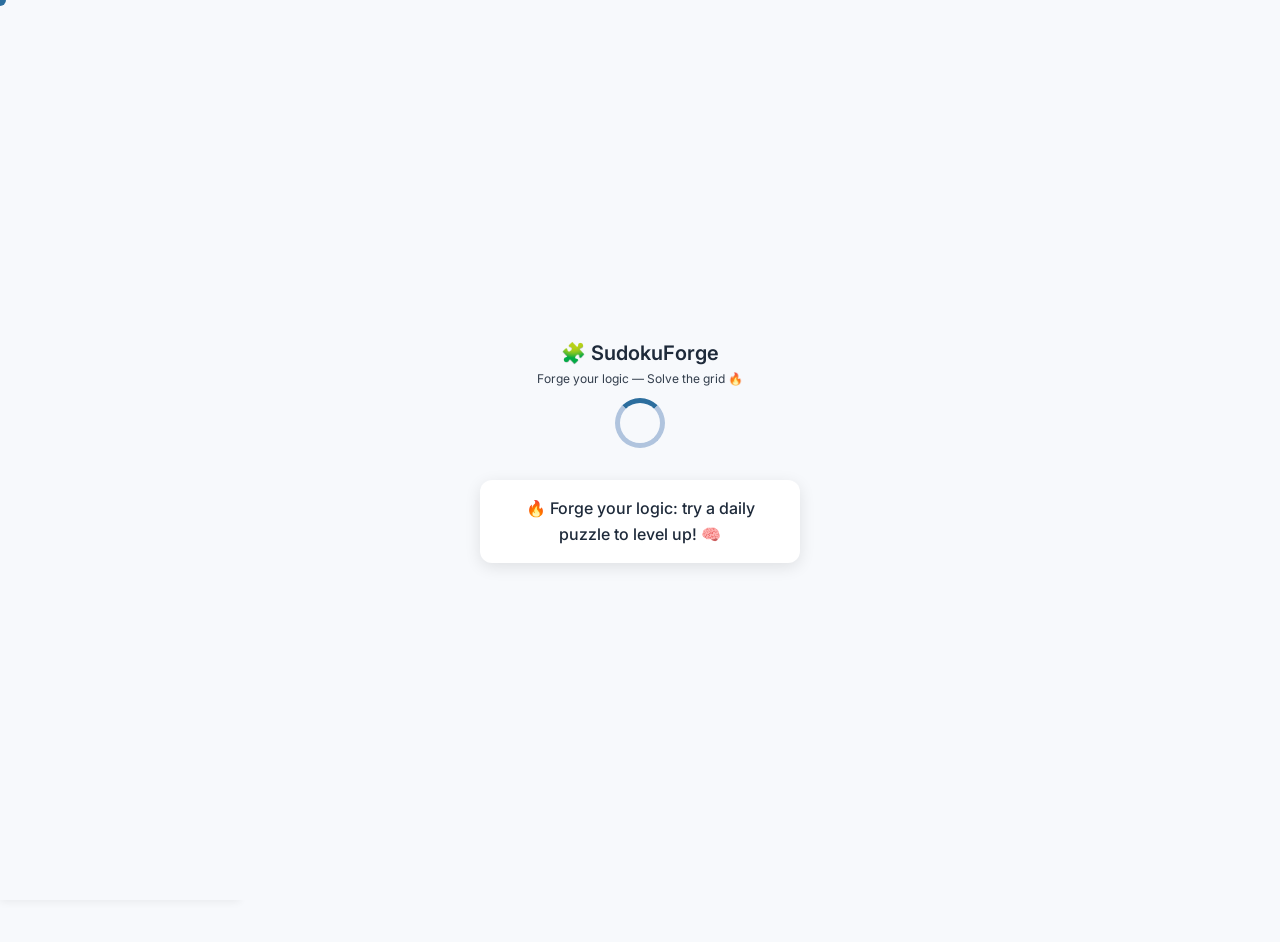
==== index.html @ 4380a4ae "feat: overhaul creator page with dual credit and update README" ====
<!DOCTYPE html>
<html lang="en">
<head>
    <meta charset="UTF-8">
    <meta name="viewport" content="width=device-width, initial-scale=1.0">
    <title>SudokuForge – Home</title>
    <link rel="preconnect" href="https://fonts.googleapis.com">
    <link rel="preconnect" href="https://fonts.gstatic.com" crossorigin>
    <link href="https://fonts.googleapis.com/css2?family=Inter:wght@400;500;600;700&display=swap" rel="stylesheet">
    <link rel="stylesheet" href="css/variables.css">
    <link rel="stylesheet" href="css/style.css">
    <link rel="stylesheet" href="css/responsive.css">
    <link rel="stylesheet" href="css/loader.css">
    <link rel="stylesheet" href="css/cursor.css">
    <link rel="stylesheet" href="css/animations.css">
    <link rel="stylesheet" href="css/sidebar.css">
    <style>
    /* Home photo carousel styles (moderate size, square, centered) */
    #photo-carousel{display:flex;align-items:center;justify-content:center;margin:18px 0}
    #photo-carousel img{width:320px;height:320px;object-fit:cover;border-radius:8px;box-shadow:0 6px 18px rgba(0,0,0,0.12);transition:opacity 400ms ease}
    #photo-carousel img.hidden{opacity:0}
    #photo-carousel img.visible{opacity:1}
    @media (max-width:600px){#photo-carousel img{width:220px;height:220px}}
    </style>
</head>
<body>
    <div id="loader-overlay">
        <div class="loader-spinner"></div>
        <div class="loader-tip-box" id="tip-text">Loading tip...</div>
    </div>

    <div class="cursor" id="cursor-dot"></div>
    <div class="cursor-trail" id="cursor-trail"></div>

    <div class="app-container">
        <aside id="sidebar-container"></aside>
        <main class="main-content">
            <section class="home-hero">
                
                <div class="home-text">
                    <h1>Sharpen your mind. Forge your logic.</h1>
                    <p>Challenge yourself with classic Sudoku puzzles, learn solving techniques, and use our AI solver to conquer any grid. Forge your path to mastery.</p>
                </div>
                <div id="photo-carousel" aria-hidden="false">
                    <img id="carousel-img" class="visible" src="assets/sudoku/1.JPG" alt="Sudoku photo placeholder">
                </div>
            </section>

            <section class="quick-links">
                <h2>🧩 Start Your Journey</h2>
                <div class="card-grid">
                    <a href="solve.html" class="feature-card">
                        <span class="card-emoji">🔧</span>
                        <h3>Solve</h3>
                        <p>Play interactive Sudoku with five difficulty levels.</p>
                    </a>
                    <a href="solver.html" class="feature-card">
                        <span class="card-emoji">🤖</span>
                        <h3>AI Solver</h3>
                        <p>Input any puzzle and let the backtracking solver solve it instantly.</p>
                    </a>
                    <a href="learn.html" class="feature-card">
                        <span class="card-emoji">📚</span>
                        <h3>Learn</h3>
                        <p>Master rules, strategies, and practice with mini puzzles.</p>
                    </a>
                </div>
            </section>

            <footer>
                <p>SudokuForge &copy; 2026 &mdash; Forge your logic. Solve the grid.</p>
            </footer>
        </main>
    </div>

    <script src="components/sidebar.js"></script>
    <script src="js/main.js" defer></script>
    <script src="js/home-carousel.js" defer></script>
    <script src="js/loader.js" defer></script>
    <script src="js/tab-switch.js" defer></script>
    <script src="js/cycle.js" defer></script>
    <script src="js/solve.js" defer></script>
    <script src="js/ai_solver.js" defer></script>
    <script src="js/creator.js" defer></script>

       <!-- New Settings Scripts -->
    <script src="js/key-shortcut.js" defer></script>
    <script src="js/right-click.js" defer></script>
    <script src="js/achievements.js" defer></script>
</body>
</html>
---- css/variables.css ----
:root {
    --bg-page: #F7F9FC;
    --bg-card: #FFFFFF;
    --primary: #2C6E9E;
    --secondary: #E8A735;
    --text-main: #1E2A3A;
    --text-muted: #5A6C7E;
    --grid-lines: #B0C4DE;
    --cursor-color: #2C6E9E;
    --font-family: 'Inter', sans-serif;
    --sidebar-width: 240px;
    --sidebar-width-mobile: 60px;
    --transition-speed: 0.3s;
    --border-radius: 12px;
    --shadow-sm: 0 2px 8px rgba(0, 0, 0, 0.06);
    --shadow-md: 0 4px 16px rgba(0, 0, 0, 0.1);
}
---- css/style.css ----
*,
*::before,
*::after {
    box-sizing: border-box;
    margin: 0;
    padding: 0;
}

body {
    font-family: var(--font-family);
    background: var(--bg-page);
    color: var(--text-main);
    line-height: 1.6;
    overflow-x: hidden;
}

.app-container {
    display: flex;
    min-height: 100vh;
}

.main-content {
    flex: 1;
    padding: 2rem;
    margin-left: var(--sidebar-width);
    transition: margin-left var(--transition-speed);
}

h1, h2, h3 {
    color: var(--text-main);
    font-weight: 600;
}

h1 { font-size: 2.2rem; margin-bottom: 1rem; }
h2 { font-size: 1.6rem; margin-bottom: 0.8rem; }
h3 { font-size: 1.2rem; margin-bottom: 0.5rem; }

p { margin-bottom: 1rem; }

a {
    text-decoration: none;
    color: inherit;
}

.card {
    background: var(--bg-card);
    border-radius: var(--border-radius);
    box-shadow: var(--shadow-sm);
    padding: 1.5rem;
    margin-bottom: 1.5rem;
}

.btn-primary,
.btn-secondary {
    display: inline-block;
    padding: 0.7rem 1.5rem;
    border-radius: 8px;
    font-weight: 600;
    cursor: pointer;
    border: none;
    transition: all 0.2s ease;
    font-size: 1rem;
    margin: 0.25rem;
}

.btn-primary {
    background: var(--primary);
    color: white;
}

.btn-primary:hover {
    background: #1e4e6e;
    transform: translateY(-1px);
    box-shadow: var(--shadow-md);
}

.btn-secondary {
    background: var(--bg-card);
    color: var(--primary);
    border: 2px solid var(--primary);
}

.btn-secondary:hover {
    background: var(--primary);
    color: white;
}

.message {
    margin: 1rem 0;
    padding: 0.8rem;
    border-radius: 8px;
    font-weight: 500;
    min-height: 1.5rem;
}

.tagline {
    color: var(--text-muted);
    font-size: 1.1rem;
}

/* Sudoku Grid Styles */
.sudoku-grid-container {
    overflow-x: auto;
    margin: 1rem 0;
}

.sudoku-table {
    border-collapse: collapse;
    margin: 0 auto;
    background: var(--bg-card);
    box-shadow: var(--shadow-md);
}

.sudoku-table td {
    border: 1px solid var(--grid-lines);
    width: 48px;
    height: 48px;
    text-align: center;
    vertical-align: middle;
    padding: 0;
    font-size: 1.4rem;
    font-weight: 500;
    color: var(--text-main);
    position: relative;
}

.sudoku-table td input {
    width: 100%;
    height: 100%;
    border: none;
    text-align: center;
    font-size: 1.4rem;
    font-weight: 500;
    background: transparent;
    outline: none;
    color: var(--text-main);
    font-family: inherit;
    caret-color: var(--primary);
}

.sudoku-table td input:focus {
    background: rgba(44, 110, 158, 0.06);
}

.sudoku-table td.given {
    background: #f0f4f8;
    font-weight: 700;
    color: var(--primary);
}

.sudoku-table tr:nth-child(3n) td {
    border-bottom: 2px solid var(--primary);
}

.sudoku-table td:nth-child(3n) {
    border-right: 2px solid var(--primary);
}

/* Quick Links / Card Grid */
.quick-links h2 {
    margin-bottom: 1.5rem;
}

.card-grid {
    display: grid;
    grid-template-columns: repeat(auto-fit, minmax(220px, 1fr));
    gap: 1.5rem;
    margin-top: 1rem;
}

.feature-card {
    background: var(--bg-card);
    border-radius: var(--border-radius);
    padding: 2rem 1.5rem;
    text-align: center;
    box-shadow: var(--shadow-sm);
    transition: transform 0.2s, box-shadow 0.2s;
    display: block;
}

.feature-card:hover {
    transform: translateY(-5px);
    box-shadow: var(--shadow-md);
}

.card-emoji {
    font-size: 2.5rem;
    display: block;
    margin-bottom: 0.8rem;
}

/* Difficulty selector */
.difficulty-selector {
    display: flex;
    flex-wrap: wrap;
    gap: 0.5rem;
    margin: 1.5rem 0;
}

.diff-btn {
    padding: 0.5rem 1.2rem;
    border: 2px solid var(--primary);
    background: transparent;
    border-radius: 20px;
    cursor: pointer;
    font-weight: 500;
    color: var(--primary);
    transition: all 0.2s;
}

.diff-btn.active {
    background: var(--primary);
    color: white;
}

.diff-btn:hover {
    background: var(--primary);
    color: white;
}

.action-buttons {
    display: flex;
    gap: 1rem;
    flex-wrap: wrap;
    margin: 1rem 0;
}

/* Learn page */
.learn-card {
    background: var(--bg-card);
    border-radius: var(--border-radius);
    box-shadow: var(--shadow-sm);
    padding: 1.8rem;
    margin-bottom: 1.5rem;
}

.strategy {
    margin-bottom: 1.2rem;
}

/* Creator page */
.creator-page {
    display: flex;
    justify-content: center;
    align-items: center;
    min-height: 80vh;
}

.creator-card {
    background: var(--bg-card);
    border-radius: var(--border-radius);
    box-shadow: var(--shadow-md);
    padding: 2.5rem;
    text-align: center;
    max-width: 480px;
    width: 100%;
}

.creator-avatar .avatar-emoji {
    font-size: 4rem;
}

.creator-details p {
    margin: 0.3rem 0;
}

.vision-box {
    margin: 1.5rem 0;
    background: #f8fbff;
    padding: 1rem;
    border-radius: 8px;
}

.typing-effect {
    min-height: 1.5rem;
    font-style: italic;
    color: var(--text-muted);
}

.builder-quote {
    font-size: 1.1rem;
    color: var(--secondary);
    font-weight: 600;
    margin: 1.2rem 0;
    padding: 1rem;
    border-left: 4px solid var(--secondary);
    background: #fefaf0;
    border-radius: 0 8px 8px 0;
}

.forge-tagline {
    margin-top: 1.5rem;
}

.forge-logo {
    font-size: 1.4rem;
    font-weight: 700;
}

.forge-tagline p {
    color: var(--text-muted);
    margin-top: 0.2rem;
}

/* Mini Sudoku */
.mini-sudoku-table {
    border-collapse: collapse;
    margin: 1rem auto;
}

.mini-sudoku-table td {
    border: 1px solid var(--grid-lines);
    width: 44px;
    height: 44px;
    text-align: center;
    font-size: 1.2rem;
    font-weight: 500;
}

.mini-sudoku-table td.given {
    background: #f0f4f8;
    font-weight: 700;
    color: var(--primary);
}

.mini-cell-input {
    width: 100%;
    height: 100%;
    border: none;
    text-align: center;
    font-size: 1.2rem;
    font-family: inherit;
    outline: none;
    background: transparent;
}

.mini-actions {
    display: flex;
    justify-content: center;
    gap: 1rem;
    margin: 1rem 0;
}
/* Hide the system cursor on devices that support hover (mouse) */
@media (hover: hover) and (pointer: fine) {
    body {
        cursor: none;
    }
}
---- css/responsive.css ----
@media (max-width: 1024px) {
    :root {
        --sidebar-width: 200px;
    }
    .main-content {
        margin-left: var(--sidebar-width);
    }
}

@media (max-width: 768px) {
    :root {
        --sidebar-width: 60px;
    }
    .main-content {
        margin-left: var(--sidebar-width);
        padding: 1.2rem;
    }
    .sudoku-table td {
        width: 38px;
        height: 38px;
        font-size: 1.1rem;
    }
    .sudoku-table td input {
        font-size: 1.1rem;
    }
    .difficulty-selector {
        flex-direction: column;
        align-items: flex-start;
    }
    .action-buttons {
        flex-direction: column;
    }
    .card-grid {
        grid-template-columns: 1fr;
    }
    .creator-card {
        margin: 1rem;
        padding: 1.5rem;
    }
    h1 { font-size: 1.8rem; }
    h2 { font-size: 1.3rem; }
}

@media (max-width: 480px) {
    .main-content {
        padding: 0.8rem;
    }
    .sudoku-table td {
        width: 30px;
        height: 30px;
        font-size: 0.9rem;
    }
    .sudoku-table td input {
        font-size: 0.9rem;
    }
    .btn-primary,
    .btn-secondary {
        padding: 0.5rem 1rem;
        font-size: 0.9rem;
    }
}
---- css/loader.css ----
#loader-overlay {
    position: fixed;
    top: 0;
    left: 0;
    width: 100%;
    height: 100%;
    background: var(--bg-page);
    display: flex;
    flex-direction: column;
    justify-content: center;
    align-items: center;
    z-index: 1000;
    transition: opacity 0.5s ease, visibility 0.5s;
}

#loader-overlay.fade-out {
    opacity: 0;
    visibility: hidden;
}

.loader-spinner {
    width: 50px;
    height: 50px;
    border: 5px solid var(--grid-lines);
    border-top-color: var(--primary);
    border-radius: 50%;
    animation: spin 0.8s linear infinite;
    margin-bottom: 2rem;
}

@keyframes spin {
    to { transform: rotate(360deg); }
}

.loader-tip-box {
    background: var(--bg-card);
    color: var(--text-main);
    padding: 1rem 2rem;
    border-radius: 12px;
    box-shadow: var(--shadow-md);
    font-weight: 500;
    max-width: 320px;
    text-align: center;
    transition: all 0.3s;
}
---- css/cursor.css ----
.cursor {
    width: 12px;
    height: 12px;
    background: var(--cursor-color);
    border-radius: 50%;
    position: fixed;
    top: 0;
    left: 0;
    pointer-events: none;
    z-index: 9999;
    transform: translate(-50%, -50%);
    transition: width 0.2s, height 0.2s;
}

.cursor-trail {
    width: 28px;
    height: 28px;
    border: 2px solid var(--cursor-color);
    border-radius: 50%;
    position: fixed;
    top: 0;
    left: 0;
    pointer-events: none;
    z-index: 9998;
    transform: translate(-50%, -50%);
    transition: left 0.15s ease-out, top 0.15s ease-out, opacity 0.2s;
    opacity: 0.5;
}

@media (hover: none) and (pointer: coarse) {
    .cursor,
    .cursor-trail {
        display: none;
    }
}
---- css/animations.css ----
@keyframes fadeInUp {
    from {
        opacity: 0;
        transform: translateY(20px);
    }
    to {
        opacity: 1;
        transform: translateY(0);
    }
}

@keyframes slideInLeft {
    from {
        transform: translateX(-10px);
        opacity: 0;
    }
    to {
        transform: translateX(0);
        opacity: 1;
    }
}

.fade-in {
    animation: fadeInUp 0.6s ease forwards;
}

.slide-in {
    animation: slideInLeft 0.4s ease forwards;
}
---- css/sidebar.css ----
#sidebar-container {
    width: var(--sidebar-width);
    background: var(--bg-card);
    height: 100vh;
    position: fixed;
    left: 0;
    top: 0;
    box-shadow: var(--shadow-sm);
    padding: 1.5rem 0.8rem;
    display: flex;
    flex-direction: column;
    align-items: center;
    transition: width var(--transition-speed);
    z-index: 100;
}

.sidebar-nav {
    list-style: none;
    width: 100%;
}

.sidebar-nav li {
    margin-bottom: 0.5rem;
}

.sidebar-nav a {
    display: flex;
    align-items: center;
    gap: 1rem;
    padding: 0.8rem 1rem;
    border-radius: 12px;
    color: var(--text-main);
    font-weight: 500;
    transition: background 0.2s, color 0.2s;
    text-decoration: none;
}

.sidebar-nav a:hover {
    background: rgba(44, 110, 158, 0.1);
}

.sidebar-nav a.active {
    background: var(--primary);
    color: white;
}

.nav-emoji {
    font-size: 1.8rem;
    display: inline-block;
    width: 2rem;
    text-align: center;
}

.nav-label {
    font-size: 1rem;
}

@media (max-width: 768px) {
    .nav-label {
        display: none;
    }
    .sidebar-nav a {
        justify-content: center;
        padding: 0.8rem 0;
    }
}
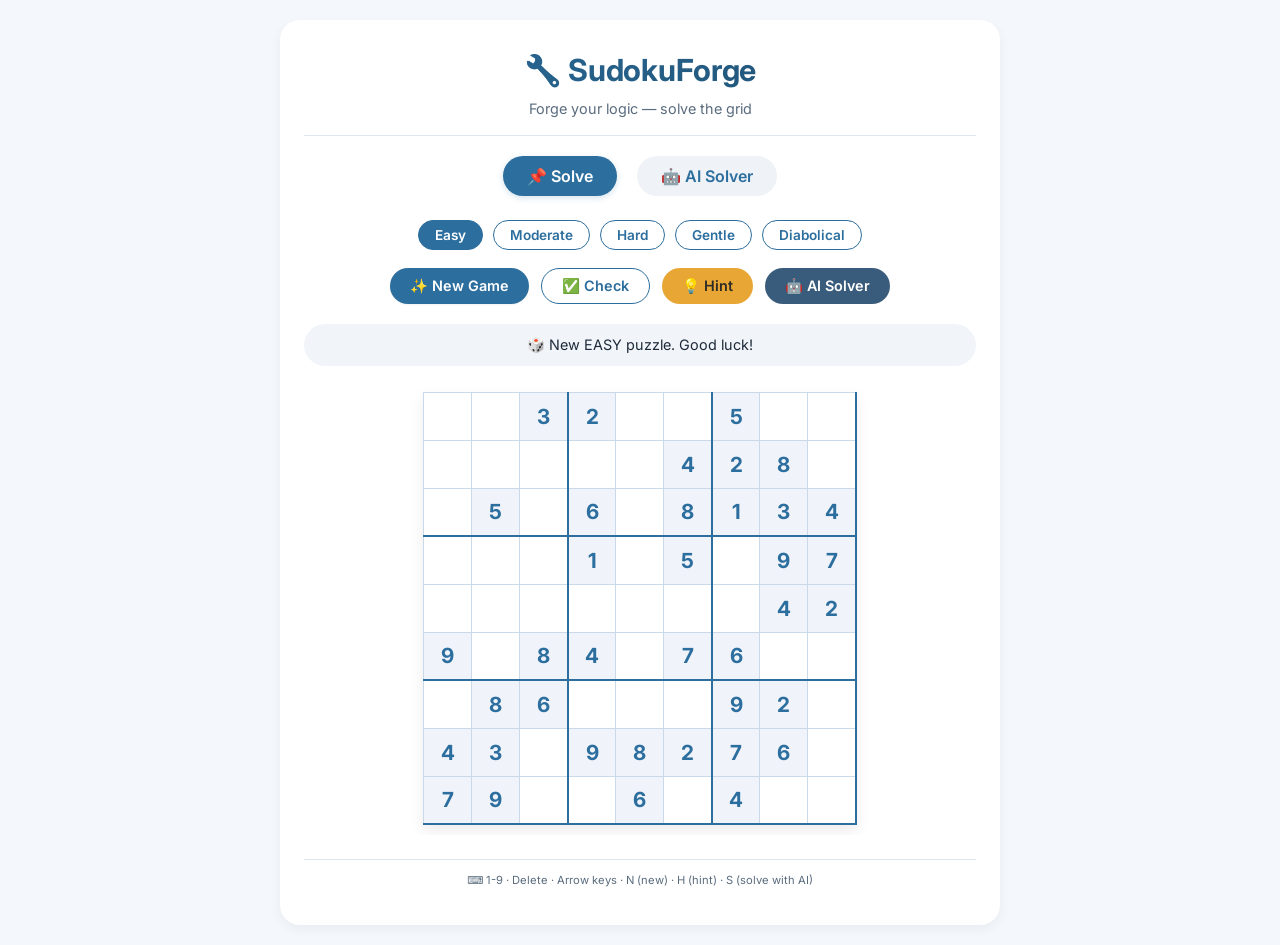
==== commit 07f517f7: "AI solver Integration" ====
--- a/index.html
+++ b/index.html
@@ -1,91 +1,55 @@
 <!DOCTYPE html>
 <html lang="en">
 <head>
-    <meta charset="UTF-8">
-    <meta name="viewport" content="width=device-width, initial-scale=1.0">
-    <title>SudokuForge – Home</title>
-    <link rel="preconnect" href="https://fonts.googleapis.com">
-    <link rel="preconnect" href="https://fonts.gstatic.com" crossorigin>
-    <link href="https://fonts.googleapis.com/css2?family=Inter:wght@400;500;600;700&display=swap" rel="stylesheet">
-    <link rel="stylesheet" href="css/variables.css">
-    <link rel="stylesheet" href="css/style.css">
-    <link rel="stylesheet" href="css/responsive.css">
-    <link rel="stylesheet" href="css/loader.css">
-    <link rel="stylesheet" href="css/cursor.css">
-    <link rel="stylesheet" href="css/animations.css">
-    <link rel="stylesheet" href="css/sidebar.css">
-    <style>
-    /* Home photo carousel styles (moderate size, square, centered) */
-    #photo-carousel{display:flex;align-items:center;justify-content:center;margin:18px 0}
-    #photo-carousel img{width:320px;height:320px;object-fit:cover;border-radius:8px;box-shadow:0 6px 18px rgba(0,0,0,0.12);transition:opacity 400ms ease}
-    #photo-carousel img.hidden{opacity:0}
-    #photo-carousel img.visible{opacity:1}
-    @media (max-width:600px){#photo-carousel img{width:220px;height:220px}}
-    </style>
+  <meta charset="UTF-8">
+  <meta name="viewport" content="width=device-width, initial-scale=1.0, user-scalable=yes">
+  <title>SudokuForge · Solve</title>
+  <link rel="stylesheet" href="css/main.css">
+  <link rel="stylesheet" href="css/responsive.css">
+  <link href="https://fonts.googleapis.com/css2?family=Inter:opsz,wght@14..32,400;14..32,500;14..32,600;14..32,700&display=swap" rel="stylesheet">
 </head>
 <body>
-    <div id="loader-overlay">
-        <div class="loader-spinner"></div>
-        <div class="loader-tip-box" id="tip-text">Loading tip...</div>
+<div class="app-wrapper">
+  <main class="container">
+    <div class="brand">
+      <h1>🔧 SudokuForge</h1>
+      <p class="tagline">Forge your logic — solve the grid</p>
     </div>
 
-    <div class="cursor" id="cursor-dot"></div>
-    <div class="cursor-trail" id="cursor-trail"></div>
-
-    <div class="app-container">
-        <aside id="sidebar-container"></aside>
-        <main class="main-content">
-            <section class="home-hero">
-                
-                <div class="home-text">
-                    <h1>Sharpen your mind. Forge your logic.</h1>
-                    <p>Challenge yourself with classic Sudoku puzzles, learn solving techniques, and use our AI solver to conquer any grid. Forge your path to mastery.</p>
-                </div>
-                <div id="photo-carousel" aria-hidden="false">
-                    <img id="carousel-img" class="visible" src="assets/sudoku/1.JPG" alt="Sudoku photo placeholder">
-                </div>
-            </section>
-
-            <section class="quick-links">
-                <h2>🧩 Start Your Journey</h2>
-                <div class="card-grid">
-                    <a href="solve.html" class="feature-card">
-                        <span class="card-emoji">🔧</span>
-                        <h3>Solve</h3>
-                        <p>Play interactive Sudoku with five difficulty levels.</p>
-                    </a>
-                    <a href="solver.html" class="feature-card">
-                        <span class="card-emoji">🤖</span>
-                        <h3>AI Solver</h3>
-                        <p>Input any puzzle and let the backtracking solver solve it instantly.</p>
-                    </a>
-                    <a href="learn.html" class="feature-card">
-                        <span class="card-emoji">📚</span>
-                        <h3>Learn</h3>
-                        <p>Master rules, strategies, and practice with mini puzzles.</p>
-                    </a>
-                </div>
-            </section>
-
-            <footer>
-                <p>SudokuForge &copy; 2026 &mdash; Forge your logic. Solve the grid.</p>
-            </footer>
-        </main>
+    <div class="page-tabs">
+      <a href="index.html" class="tab active">📌 Solve</a>
+      <a href="solver.html" class="tab">🤖 AI Solver</a>
     </div>
 
-    <script src="components/sidebar.js"></script>
-    <script src="js/main.js" defer></script>
-    <script src="js/home-carousel.js" defer></script>
-    <script src="js/loader.js" defer></script>
-    <script src="js/tab-switch.js" defer></script>
-    <script src="js/cycle.js" defer></script>
-    <script src="js/solve.js" defer></script>
-    <script src="js/ai_solver.js" defer></script>
-    <script src="js/creator.js" defer></script>
+    <div class="difficulty-panel">
+      <button data-diff="easy" class="diff-btn active">Easy</button>
+      <button data-diff="moderate" class="diff-btn">Moderate</button>
+      <button data-diff="hard" class="diff-btn">Hard</button>
+      <button data-diff="gentle" class="diff-btn">Gentle</button>
+      <button data-diff="diabolical" class="diff-btn">Diabolical</button>
+    </div>
 
-       <!-- New Settings Scripts -->
-    <script src="js/key-shortcut.js" defer></script>
-    <script src="js/right-click.js" defer></script>
-    <script src="js/achievements.js" defer></script>
+    <div class="action-group">
+      <button id="newGameBtn" class="btn-primary">✨ New Game</button>
+      <button id="checkBtn" class="btn-outline">✅ Check</button>
+      <button id="hintBtn" class="btn-warning">💡 Hint</button>
+      <button id="aiSolveBtn" class="btn-ai">🤖 AI Solver</button>
+    </div>
+
+    <div id="statusMsg" class="status-message">⭐ Choose difficulty & start playing</div>
+
+    <div class="grid-container">
+      <table id="solve-grid" class="sudoku-board"></table>
+    </div>
+
+    <div class="shortcuts-note">
+      ⌨️ 1-9 · Delete · Arrow keys · N (new) · H (hint) · S (solve with AI)
+    </div>
+  </main>
+</div>
+
+<script src="js/common.js"></script>
+<script src="js/hint.js"></script>
+<script src="js/solve.js"></script>
 </body>
 </html>
--- a/css/main.css
+++ b/css/main.css
@@ -0,0 +1,257 @@
+:root {
+  --primary: #2C6E9E;
+  --primary-dark: #1e4e6e;
+  --secondary: #E8A735;
+  --bg-page: #F4F7FC;
+  --bg-card: #FFFFFF;
+  --text-main: #1E2A3A;
+  --text-muted: #5A6C7E;
+  --border-light: #DCE5F0;
+  --shadow-sm: 0 4px 12px rgba(0, 0, 0, 0.05);
+  --radius: 20px;
+}
+
+* {
+  margin: 0;
+  padding: 0;
+  box-sizing: border-box;
+}
+
+body {
+  font-family: 'Inter', system-ui, -apple-system, sans-serif;
+  background: var(--bg-page);
+  color: var(--text-main);
+  line-height: 1.5;
+  padding: 20px;
+}
+
+.app-wrapper {
+  max-width: 720px;
+  margin: 0 auto;
+}
+
+.container {
+  background: var(--bg-card);
+  border-radius: var(--radius);
+  box-shadow: var(--shadow-sm);
+  padding: 28px 24px 36px;
+}
+
+.brand h1 {
+  font-size: 1.9rem;
+  font-weight: 700;
+  background: linear-gradient(135deg, var(--primary), var(--primary-dark));
+  -webkit-background-clip: text;
+  background-clip: text;
+  color: transparent;
+  text-align: center;
+  letter-spacing: -0.3px;
+}
+
+.tagline {
+  text-align: center;
+  color: var(--text-muted);
+  font-size: 0.9rem;
+  margin-top: 4px;
+  border-bottom: 1px solid var(--border-light);
+  padding-bottom: 16px;
+  margin-bottom: 20px;
+}
+
+/* Tabs */
+.page-tabs {
+  display: flex;
+  justify-content: center;
+  gap: 20px;
+  margin-bottom: 24px;
+}
+
+.tab {
+  text-decoration: none;
+  font-weight: 600;
+  padding: 8px 24px;
+  border-radius: 40px;
+  background: #EFF3F8;
+  color: var(--primary);
+  transition: 0.2s;
+}
+
+.tab.active {
+  background: var(--primary);
+  color: white;
+  box-shadow: 0 2px 6px rgba(44,110,158,0.2);
+}
+
+.tab:hover:not(.active) {
+  background: #E2E8F0;
+}
+
+/* Difficulty buttons */
+.difficulty-panel {
+  display: flex;
+  flex-wrap: wrap;
+  justify-content: center;
+  gap: 10px;
+  margin: 20px 0 18px;
+}
+
+.diff-btn {
+  background: transparent;
+  border: 1.5px solid var(--primary);
+  color: var(--primary);
+  font-weight: 600;
+  padding: 6px 16px;
+  border-radius: 40px;
+  cursor: pointer;
+  font-size: 0.85rem;
+  transition: 0.2s;
+}
+
+.diff-btn.active {
+  background: var(--primary);
+  color: white;
+}
+
+.diff-btn:hover {
+  background: var(--primary-dark);
+  border-color: var(--primary-dark);
+  color: white;
+}
+
+/* Buttons */
+.action-group {
+  display: flex;
+  flex-wrap: wrap;
+  justify-content: center;
+  gap: 12px;
+  margin: 18px 0 20px;
+}
+
+button {
+  font-family: inherit;
+  font-weight: 600;
+  padding: 8px 20px;
+  border-radius: 40px;
+  border: none;
+  cursor: pointer;
+  font-size: 0.9rem;
+  transition: all 0.2s ease;
+  background: white;
+}
+
+.btn-primary {
+  background: var(--primary);
+  color: white;
+  box-shadow: 0 1px 2px rgba(0,0,0,0.05);
+}
+
+.btn-primary:hover {
+  background: var(--primary-dark);
+  transform: translateY(-1px);
+}
+
+.btn-outline {
+  border: 1.5px solid var(--primary);
+  color: var(--primary);
+  background: white;
+}
+
+.btn-outline:hover {
+  background: #EFF3F8;
+}
+
+.btn-warning {
+  background: var(--secondary);
+  color: #2c2b26;
+}
+
+.btn-warning:hover {
+  background: #D38E2A;
+  transform: translateY(-1px);
+}
+
+.btn-ai {
+  background: #3A5C7C;
+  color: white;
+}
+
+.btn-ai:hover {
+  background: #2C4B6E;
+  transform: translateY(-1px);
+}
+
+/* Status message */
+.status-message {
+  background: #F1F5F9;
+  border-radius: 60px;
+  padding: 10px 20px;
+  text-align: center;
+  font-size: 0.9rem;
+  margin: 16px 0;
+  color: var(--text-main);
+}
+
+/* Sudoku grid */
+.grid-container {
+  overflow-x: auto;
+  display: flex;
+  justify-content: center;
+}
+
+.sudoku-board {
+  border-collapse: collapse;
+  background: white;
+  box-shadow: 0 6px 14px rgba(0, 0, 0, 0.08);
+  margin: 10px 0;
+}
+
+.sudoku-board td {
+  border: 1px solid #C9D9E9;
+  width: 48px;
+  height: 48px;
+  text-align: center;
+  vertical-align: middle;
+  padding: 0;
+}
+
+.sudoku-board td input {
+  width: 100%;
+  height: 100%;
+  border: none;
+  text-align: center;
+  font-size: 1.3rem;
+  font-weight: 500;
+  font-family: inherit;
+  background: transparent;
+  outline: none;
+  color: var(--text-main);
+}
+
+.sudoku-board td.given {
+  background: #F0F4FA;
+  font-weight: 700;
+  color: var(--primary);
+  font-size: 1.3rem;
+}
+
+/* Thick borders for 3x3 blocks */
+.sudoku-board tr:nth-child(3n) td {
+  border-bottom: 2.5px solid var(--primary);
+}
+.sudoku-board td:nth-child(3n) {
+  border-right: 2.5px solid var(--primary);
+}
+
+.highlight-hint {
+  background-color: #FFECB3 !important;
+  transition: 0.15s;
+}
+
+.shortcuts-note {
+  text-align: center;
+  font-size: 0.7rem;
+  color: var(--text-muted);
+  margin-top: 24px;
+  padding-top: 12px;
+  border-top: 1px solid var(--border-light);
+}
--- a/css/responsive.css
+++ b/css/responsive.css
@@ -1,61 +1,39 @@
-@media (max-width: 1024px) {
-    :root {
-        --sidebar-width: 200px;
-    }
-    .main-content {
-        margin-left: var(--sidebar-width);
-    }
-}
-
-@media (max-width: 768px) {
-    :root {
-        --sidebar-width: 60px;
-    }
-    .main-content {
-        margin-left: var(--sidebar-width);
-        padding: 1.2rem;
-    }
-    .sudoku-table td {
-        width: 38px;
-        height: 38px;
-        font-size: 1.1rem;
-    }
-    .sudoku-table td input {
-        font-size: 1.1rem;
-    }
-    .difficulty-selector {
-        flex-direction: column;
-        align-items: flex-start;
-    }
-    .action-buttons {
-        flex-direction: column;
-    }
-    .card-grid {
-        grid-template-columns: 1fr;
-    }
-    .creator-card {
-        margin: 1rem;
-        padding: 1.5rem;
-    }
-    h1 { font-size: 1.8rem; }
-    h2 { font-size: 1.3rem; }
+@media (max-width: 620px) {
+  .container {
+    padding: 20px 16px;
+  }
+  .sudoku-board td {
+    width: 40px;
+    height: 40px;
+  }
+  .sudoku-board td input {
+    font-size: 1.1rem;
+  }
+  .sudoku-board td.given {
+    font-size: 1.1rem;
+  }
+  button {
+    padding: 6px 14px;
+    font-size: 0.8rem;
+  }
+  .diff-btn {
+    padding: 5px 12px;
+    font-size: 0.75rem;
+  }
 }
 
 @media (max-width: 480px) {
-    .main-content {
-        padding: 0.8rem;
-    }
-    .sudoku-table td {
-        width: 30px;
-        height: 30px;
-        font-size: 0.9rem;
-    }
-    .sudoku-table td input {
-        font-size: 0.9rem;
-    }
-    .btn-primary,
-    .btn-secondary {
-        padding: 0.5rem 1rem;
-        font-size: 0.9rem;
-    }
+  .sudoku-board td {
+    width: 34px;
+    height: 34px;
+  }
+  .sudoku-board td input {
+    font-size: 1rem;
+  }
+  .action-group {
+    gap: 8px;
+  }
+  .brand h1 {
+    font-size: 1.5rem;
+  }
 }
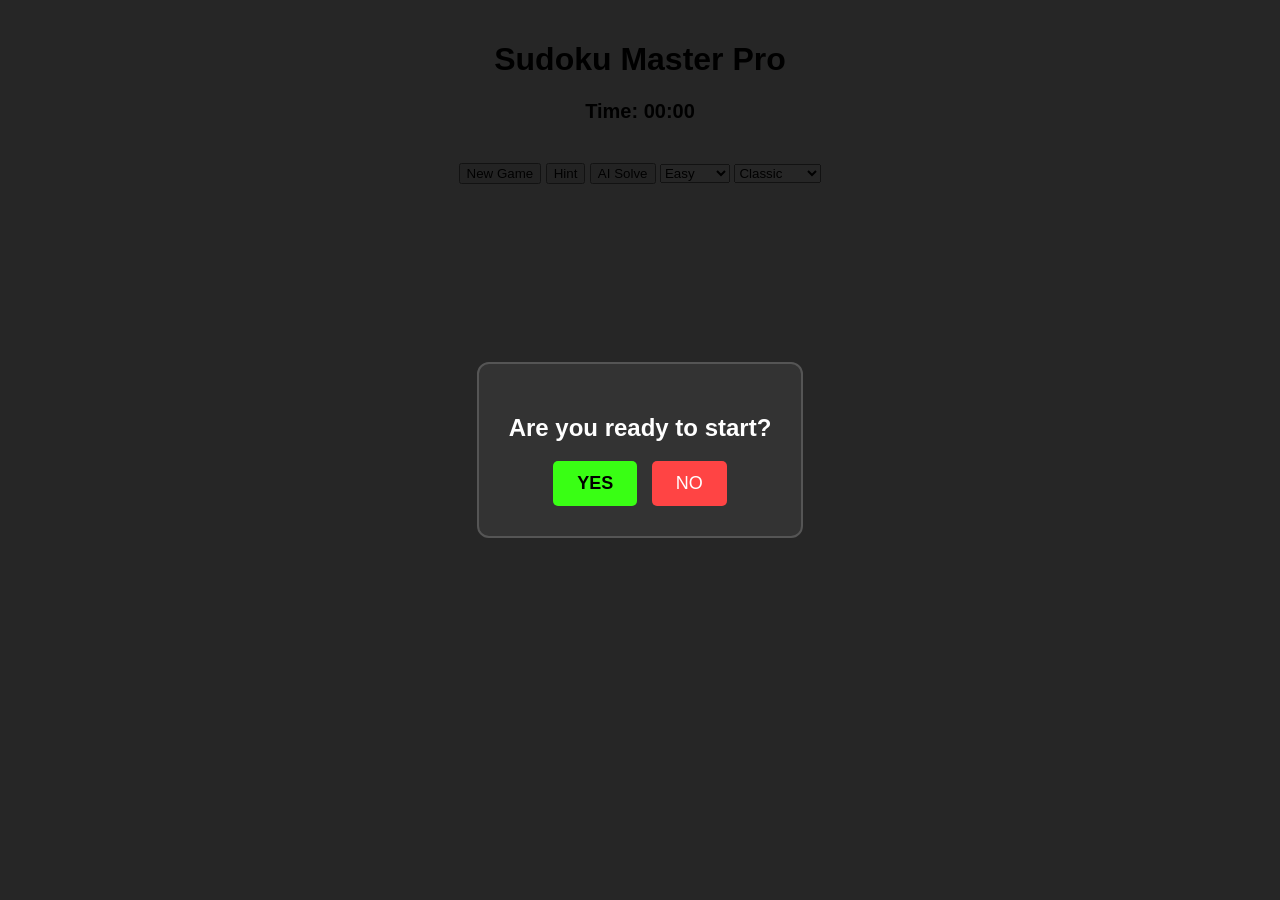
==== commit 1c0f24d7: "Rename SUDOKU.HTML to index.html" ====
--- a/index.html
+++ b/index.html
@@ -1,55 +1,153 @@
-<!DOCTYPE html>
-<html lang="en">
-<head>
-  <meta charset="UTF-8">
-  <meta name="viewport" content="width=device-width, initial-scale=1.0, user-scalable=yes">
-  <title>SudokuForge · Solve</title>
-  <link rel="stylesheet" href="css/main.css">
-  <link rel="stylesheet" href="css/responsive.css">
-  <link href="https://fonts.googleapis.com/css2?family=Inter:opsz,wght@14..32,400;14..32,500;14..32,600;14..32,700&display=swap" rel="stylesheet">
-</head>
-<body>
-<div class="app-wrapper">
-  <main class="container">
-    <div class="brand">
-      <h1>🔧 SudokuForge</h1>
-      <p class="tagline">Forge your logic — solve the grid</p>
-    </div>
-
-    <div class="page-tabs">
-      <a href="index.html" class="tab active">📌 Solve</a>
-      <a href="solver.html" class="tab">🤖 AI Solver</a>
-    </div>
-
-    <div class="difficulty-panel">
-      <button data-diff="easy" class="diff-btn active">Easy</button>
-      <button data-diff="moderate" class="diff-btn">Moderate</button>
-      <button data-diff="hard" class="diff-btn">Hard</button>
-      <button data-diff="gentle" class="diff-btn">Gentle</button>
-      <button data-diff="diabolical" class="diff-btn">Diabolical</button>
-    </div>
-
-    <div class="action-group">
-      <button id="newGameBtn" class="btn-primary">✨ New Game</button>
-      <button id="checkBtn" class="btn-outline">✅ Check</button>
-      <button id="hintBtn" class="btn-warning">💡 Hint</button>
-      <button id="aiSolveBtn" class="btn-ai">🤖 AI Solver</button>
-    </div>
-
-    <div id="statusMsg" class="status-message">⭐ Choose difficulty & start playing</div>
-
-    <div class="grid-container">
-      <table id="solve-grid" class="sudoku-board"></table>
-    </div>
-
-    <div class="shortcuts-note">
-      ⌨️ 1-9 · Delete · Arrow keys · N (new) · H (hint) · S (solve with AI)
-    </div>
-  </main>
-</div>
-
-<script src="js/common.js"></script>
-<script src="js/hint.js"></script>
-<script src="js/solve.js"></script>
-</body>
-</html>+<!DOCTYPE html>
+<html lang="en">
+<head>
+    <meta charset="UTF-8">
+    <title>Sudoku Master Pro</title>
+    <style>
+        body { font-family: sans-serif; display: flex; justify-content: center; padding: 20px; transition: 0.3s; margin: 0; }
+        .game-container { text-align: center; }
+        
+        /* Modal Overlay */
+        #overlay { position: fixed; top: 0; left: 0; width: 100%; height: 100%; background: rgba(0,0,0,0.85); display: flex; align-items: center; justify-content: center; z-index: 100; color: white; }
+        .modal { background: #333; padding: 30px; border-radius: 12px; text-align: center; border: 2px solid #555; }
+        .btn-yes { background: #39ff14; color: black; border: none; padding: 12px 24px; font-size: 18px; cursor: pointer; font-weight: bold; border-radius: 5px; }
+        .btn-no { background: #ff4444; color: white; border: none; padding: 12px 24px; font-size: 18px; cursor: pointer; margin-left: 10px; border-radius: 5px; }
+
+        #timer { font-size: 20px; margin-bottom: 10px; font-weight: bold; }
+        #grid { display: grid; grid-template-columns: repeat(9, 40px); gap: 2px; margin: 20px auto; }
+        .cell { width: 40px; height: 40px; border: 1px solid #ccc; display: flex; align-items: center; justify-content: center; }
+        .cell input { width: 100%; height: 100%; border: none; text-align: center; font-size: 18px; }
+        .fixed { font-weight: bold; background: #eee; }
+        body.neon { background: #000; color: #39ff14; }
+        body.cyberpunk { background: #1a1a2e; color: #ff00ff; }
+    </style>
+</head>
+<body>
+    
+    <div id="overlay">
+        <div class="modal">
+            <h2>Are you ready to start?</h2>
+            <button class="btn-yes" onclick="initGame()">YES</button>
+            <button class="btn-no" onclick="alert('Whenever you are ready!')">NO</button>
+        </div>
+    </div>
+
+    <div class="game-container">
+        <h1>Sudoku Master Pro</h1>
+        <div id="timer">Time: 00:00</div>
+        <div id="grid"></div>
+        <div class="controls">
+            <button onclick="SudokuEngine.newGame()">New Game</button>
+            <button onclick="SudokuEngine.giveHint()">Hint</button>
+            <button onclick="SudokuEngine.aiSolve()">AI Solve</button>
+            <select onchange="SudokuEngine.setDifficulty(this.value)">
+                <option value="30">Easy</option><option value="45">Medium</option><option value="60">Hard</option>
+            </select>
+            <select onchange="SudokuEngine.setTheme(this.value)">
+                <option value="">Classic</option><option value="neon">Neon</option><option value="cyberpunk">Cyberpunk</option>
+            </select>
+        </div>
+    </div>
+
+    <script>
+        // Start the game logic when YES is clicked
+        function initGame() {
+            document.getElementById('overlay').style.display = 'none';
+            SudokuEngine.generate();
+        }
+
+        const SudokuEngine = {
+            grid: [],
+            timerInterval: null,
+            seconds: 0,
+
+            startTimer() {
+                clearInterval(this.timerInterval);
+                this.seconds = 0;
+                this.timerInterval = setInterval(() => {
+                    this.seconds++;
+                    const mins = Math.floor(this.seconds / 60).toString().padStart(2, '0');
+                    const secs = (this.seconds % 60).toString().padStart(2, '0');
+                    document.getElementById('timer').textContent = `Time: ${mins}:${secs}`;
+                }, 1000);
+            },
+
+            newGame() { this.generate(); },
+            setDifficulty(val) { localStorage.setItem('diff', val); this.generate(); },
+            setTheme(t) { document.body.className = t; localStorage.setItem('theme', t); },
+
+            generate() {
+                let board = Array.from({length: 9}, () => Array(9).fill(0));
+                this.fillBoard(board);
+                let diff = parseInt(localStorage.getItem('diff')) || 40;
+                for(let i = 0; i < diff; i++) board[Math.floor(Math.random()*9)][Math.floor(Math.random()*9)] = 0;
+                this.grid = board; 
+                this.render();
+                this.startTimer();
+            },
+
+            fillBoard(b) {
+                for(let i=0; i<81; i++) {
+                    let r = Math.floor(i/9), c = i%9;
+                    if(b[r][c] === 0) {
+                        let nums = [1,2,3,4,5,6,7,8,9].sort(() => Math.random() - 0.5);
+                        for(let n of nums) {
+                            if(this.isValid(b, r, c, n)) {
+                                b[r][c] = n;
+                                if(this.fillBoard(b)) return true;
+                                b[r][c] = 0;
+                            }
+                        }
+                        return false;
+                    }
+                }
+                return true;
+            },
+
+            isValid(b, r, c, n) {
+                for(let i=0; i<9; i++) {
+                    if(b[r][i] == n || b[i][c] == n || b[3*Math.floor(r/3)+Math.floor(i/3)][3*Math.floor(c/3)+(i%3)] == n) return false;
+                }
+                return true;
+            },
+
+            verify() {
+                if (this.grid.flat().includes(0)) return;
+                const check = (arr) => [...arr].sort((a,b)=>a-b).every((v,i) => v === i+1);
+                let valid = true;
+                for(let i=0; i<9; i++) {
+                    if(!check(this.grid[i]) || !check(this.grid.map(r => r[i]))) valid = false;
+                }
+                if(valid) {
+                    clearInterval(this.timerInterval);
+                    setTimeout(() => alert(`SOLVED! Time: ${document.getElementById('timer').textContent}`), 200);
+                }
+            },
+
+            giveHint() { alert('Feature in development.'); },
+            aiSolve() { alert('Feature in development.'); },
+
+            render() {
+                const gridEl = document.getElementById('grid'); gridEl.innerHTML = '';
+                this.grid.flat().forEach((val, i) => {
+                    const cell = document.createElement('div'); cell.className = 'cell';
+                    if(val !== 0) { cell.textContent = val; cell.classList.add('fixed'); }
+                    else {
+                        const inp = document.createElement('input'); inp.type = 'number';
+                        inp.oninput = (e) => {
+                            this.grid[Math.floor(i/9)][i%9] = parseInt(e.target.value) || 0;
+                            this.verify();
+                        };
+                        cell.appendChild(inp);
+                    }
+                    gridEl.appendChild(cell);
+                });
+            }
+        };
+
+        window.onload = () => {
+            document.body.className = localStorage.getItem('theme') || '';
+        };
+    </script>
+</body>
+</html>
